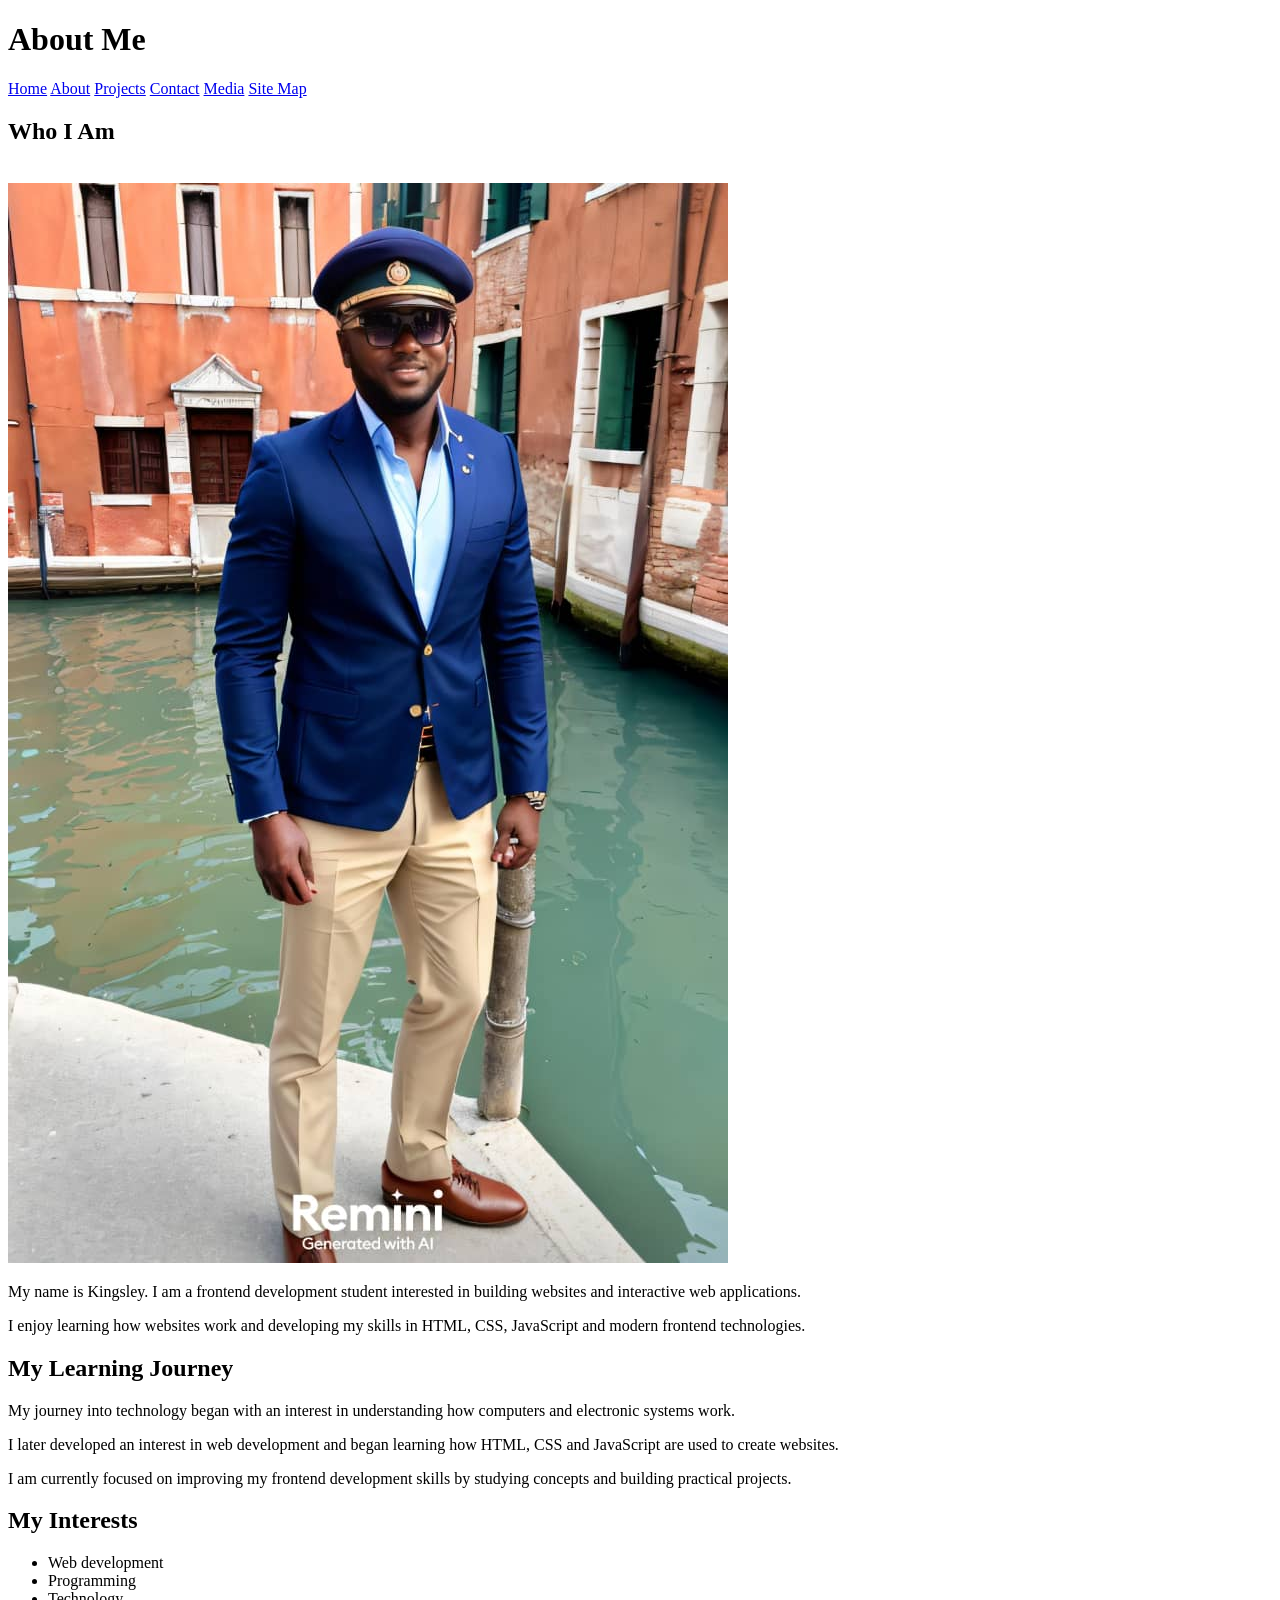
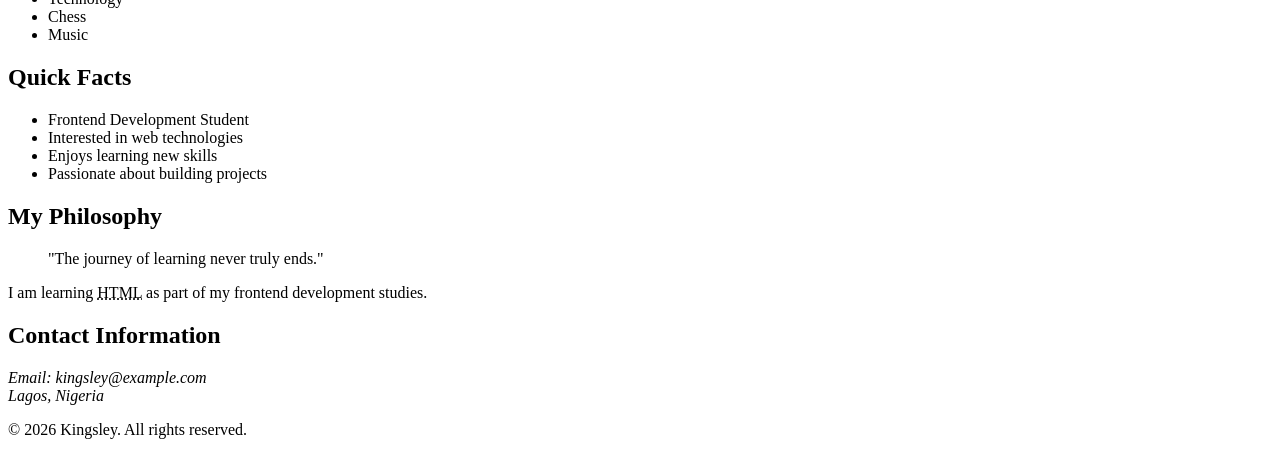
==== about.html @ e104c011 "Create student portfolio website" ====
<!DOCTYPE html>
<html lang="en">

<head>
    <meta charset="UTF-8">
    <meta name="viewport" content="width=device-width, initial-scale=1.0">

    <title>About Me | Kingsley</title>
</head>

<body>

    <header>

        <h1>About Me</h1>

        <nav>
            <a href="index.html">Home</a>
            <a href="about.html">About</a>
            <a href="projects.html">Projects</a>
            <a href="contact.html">Contact</a>
            <a href="media.html">Media</a>
            <a href="sitemap.html">Site Map</a>
        </nav>

    </header>

    <main>

        <section>

            <h2>Who I Am</h2>
            <br>
            <img
            src="images/IMG-20250317-WA0011.jpg"
            alt="Portrait of Kingsley, a frontend development student"
        >
        

            

            <p>
                My name is Kingsley. I am a frontend development student
                interested in building websites and interactive web
                applications.
            </p>

            <p>
                I enjoy learning how websites work and developing my skills
                in HTML, CSS, JavaScript and modern frontend technologies.
            </p>

        </section>

        <article>

            <h2>My Learning Journey</h2>

            <p>
                My journey into technology began with an interest in
                understanding how computers and electronic systems work.
            </p>

            <p>
                I later developed an interest in web development and began
                learning how HTML, CSS and JavaScript are used to create
                websites.
            </p>

            <p>
                I am currently focused on improving my frontend development
                skills by studying concepts and building practical projects.
            </p>

        </article>

        <section>

            <h2>My Interests</h2>

            <ul>
                <li>Web development</li>
                <li>Programming</li>
                <li>Technology</li>
                <li>Chess</li>
                <li>Music</li>
            </ul>

        </section>

        <aside>

            <h2>Quick Facts</h2>

            <ul>
                <li>Frontend Development Student</li>
                <li>Interested in web technologies</li>
                <li>Enjoys learning new skills</li>
                <li>Passionate about building projects</li>
            </ul>

        </aside>

        <section>

            <h2>My Philosophy</h2>

            <blockquote>
                "The journey of learning never truly ends."
            </blockquote>

            <p>
                I am learning
                <abbr title="HyperText Markup Language">HTML</abbr>
                as part of my frontend development studies.
            </p>

        </section>

        <section>

            <h2>Contact Information</h2>

            <address>
                Email: kingsley@example.com<br>
                Lagos, Nigeria
            </address>

        </section>

    </main>

    <footer>

        <p>&copy; 2026 Kingsley. All rights reserved.</p>

    </footer>

</body>

</html>
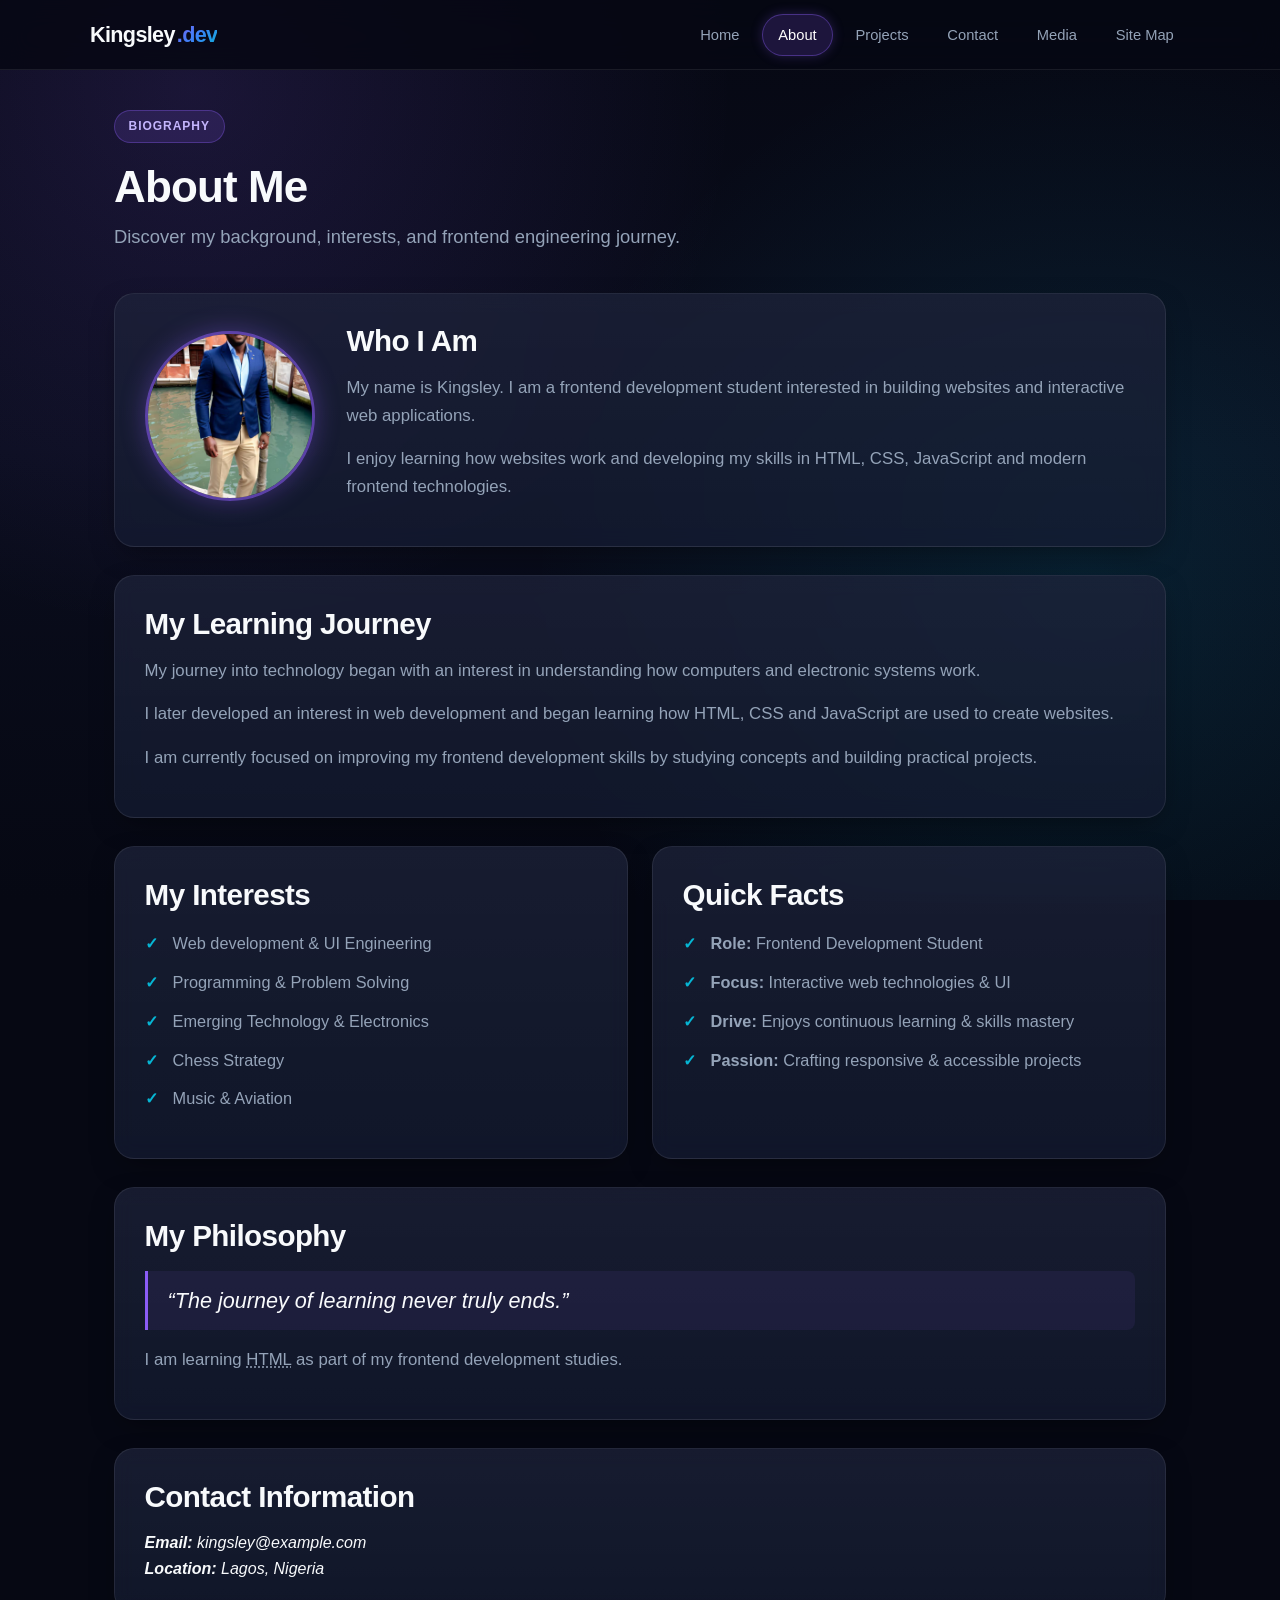
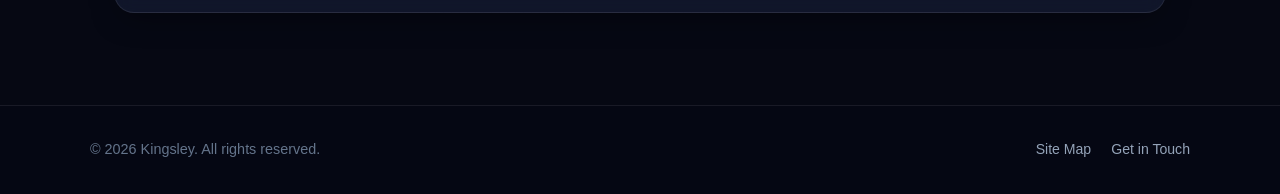
==== commit 6c617c21: "Advance portfolio site to modern design system - Replaced outdated styles in style.css with a unifie" ====
--- a/about.html
+++ b/about.html
@@ -6,137 +6,129 @@
     <meta name="viewport" content="width=device-width, initial-scale=1.0">
 
     <title>About Me | Kingsley</title>
+    <link rel="stylesheet" href="style.css">
 </head>
 
 <body>
 
     <header>
-
-        <h1>About Me</h1>
-
-        <nav>
-            <a href="index.html">Home</a>
-            <a href="about.html">About</a>
-            <a href="projects.html">Projects</a>
-            <a href="contact.html">Contact</a>
-            <a href="media.html">Media</a>
-            <a href="sitemap.html">Site Map</a>
-        </nav>
-
+        <div class="header-container">
+            <a href="index.html" class="brand">Kingsley<span>.dev</span></a>
+            <nav>
+                <a href="index.html">Home</a>
+                <a href="about.html" class="active">About</a>
+                <a href="projects.html">Projects</a>
+                <a href="contact.html">Contact</a>
+                <a href="media.html">Media</a>
+                <a href="sitemap.html">Site Map</a>
+            </nav>
+        </div>
     </header>
 
-    <main>
+    <main class="page-container">
 
-        <section>
-
-            <h2>Who I Am</h2>
-            <br>
-            <img
-            src="images/IMG-20250317-WA0011.jpg"
-            alt="Portrait of Kingsley, a frontend development student"
-        >
-        
-
-            
-
-            <p>
-                My name is Kingsley. I am a frontend development student
-                interested in building websites and interactive web
-                applications.
-            </p>
-
-            <p>
-                I enjoy learning how websites work and developing my skills
-                in HTML, CSS, JavaScript and modern frontend technologies.
-            </p>
-
+        <section class="page-header">
+            <span class="badge">Biography</span>
+            <h1>About Me</h1>
+            <p class="subtitle">Discover my background, interests, and frontend engineering journey.</p>
         </section>
 
-        <article>
+        <section class="card profile-card">
+            <div class="profile-layout">
+                <div class="profile-image-wrapper">
+                    <img
+                        src="images/kingsley pics.jpg"
+                        alt="Portrait of Kingsley, a frontend development student"
+                        class="profile-img"
+                    >
+                </div>
+                <div class="profile-bio">
+                    <h2>Who I Am</h2>
+                    <p>
+                        My name is Kingsley. I am a frontend development student
+                        interested in building websites and interactive web
+                        applications.
+                    </p>
+                    <p>
+                        I enjoy learning how websites work and developing my skills
+                        in HTML, CSS, JavaScript and modern frontend technologies.
+                    </p>
+                </div>
+            </div>
+        </section>
 
+        <article class="card">
             <h2>My Learning Journey</h2>
-
             <p>
                 My journey into technology began with an interest in
                 understanding how computers and electronic systems work.
             </p>
-
             <p>
                 I later developed an interest in web development and began
                 learning how HTML, CSS and JavaScript are used to create
                 websites.
             </p>
-
             <p>
                 I am currently focused on improving my frontend development
                 skills by studying concepts and building practical projects.
             </p>
-
         </article>
 
-        <section>
+        <div class="grid-2-col">
+            <section class="card">
+                <h2>My Interests</h2>
+                <ul class="styled-list">
+                    <li>Web development & UI Engineering</li>
+                    <li>Programming & Problem Solving</li>
+                    <li>Emerging Technology & Electronics</li>
+                    <li>Chess Strategy</li>
+                    <li>Music & Aviation</li>
+                </ul>
+            </section>
 
-            <h2>My Interests</h2>
+            <aside class="card">
+                <h2>Quick Facts</h2>
+                <ul class="styled-list">
+                    <li><strong>Role:</strong> Frontend Development Student</li>
+                    <li><strong>Focus:</strong> Interactive web technologies & UI</li>
+                    <li><strong>Drive:</strong> Enjoys continuous learning & skills mastery</li>
+                    <li><strong>Passion:</strong> Crafting responsive & accessible projects</li>
+                </ul>
+            </aside>
+        </div>
 
-            <ul>
-                <li>Web development</li>
-                <li>Programming</li>
-                <li>Technology</li>
-                <li>Chess</li>
-                <li>Music</li>
-            </ul>
-
-        </section>
-
-        <aside>
-
-            <h2>Quick Facts</h2>
-
-            <ul>
-                <li>Frontend Development Student</li>
-                <li>Interested in web technologies</li>
-                <li>Enjoys learning new skills</li>
-                <li>Passionate about building projects</li>
-            </ul>
-
-        </aside>
-
-        <section>
-
+        <section class="card quote-card">
             <h2>My Philosophy</h2>
-
             <blockquote>
-                "The journey of learning never truly ends."
+                &ldquo;The journey of learning never truly ends.&rdquo;
             </blockquote>
-
             <p>
                 I am learning
                 <abbr title="HyperText Markup Language">HTML</abbr>
                 as part of my frontend development studies.
             </p>
-
         </section>
 
-        <section>
-
+        <section class="card">
             <h2>Contact Information</h2>
-
             <address>
-                Email: kingsley@example.com<br>
-                Lagos, Nigeria
+                <strong>Email:</strong> kingsley@example.com<br>
+                <strong>Location:</strong> Lagos, Nigeria
             </address>
-
         </section>
 
     </main>
 
     <footer>
-
-        <p>&copy; 2026 Kingsley. All rights reserved.</p>
-
+        <div class="footer-container">
+            <p>&copy; 2026 Kingsley. All rights reserved.</p>
+            <div class="footer-links">
+                <a href="sitemap.html">Site Map</a>
+                <a href="contact.html">Get in Touch</a>
+            </div>
+        </div>
     </footer>
 
 </body>
 
 </html>
-   
--- a/style.css
+++ b/style.css
@@ -0,0 +1,693 @@
+/* ==========================================================================
+   Modern Portfolio Design System
+   Aesthetic: Dark Futuristic / Sleek Glassmorphism
+   Author: Kingsley Ebuka Dunu
+   ========================================================================== */
+
+:root {
+    --bg-main: #060813;
+    --bg-secondary: #0c1022;
+    --card-bg: rgba(17, 24, 48, 0.72);
+    --card-hover: rgba(24, 34, 68, 0.85);
+    --border-color: rgba(255, 255, 255, 0.08);
+    --border-hover: rgba(139, 92, 246, 0.45);
+
+    --text-primary: #f8fafc;
+    --text-secondary: #94a3b8;
+    --text-muted: #64748b;
+
+    --accent-primary: #8b5cf6;
+    --accent-glow: rgba(139, 92, 246, 0.25);
+    --accent-hover: #7c3aed;
+    --accent-cyan: #06b6d4;
+    --accent-gradient: linear-gradient(135deg, #8b5cf6 0%, #3b82f6 50%, #06b6d4 100%);
+    --card-gradient: linear-gradient(180deg, rgba(255, 255, 255, 0.04) 0%, rgba(255, 255, 255, 0.01) 100%);
+
+    --radius-sm: 8px;
+    --radius-md: 14px;
+    --radius-lg: 20px;
+    --radius-full: 9999px;
+
+    --font-sans: -apple-system, BlinkMacSystemFont, "Segoe UI", Roboto, Oxygen, Ubuntu, Cantarell, "Fira Sans", "Droid Sans", "Helvetica Neue", sans-serif;
+    --shadow-soft: 0 10px 30px -10px rgba(0, 0, 0, 0.5);
+    --shadow-glow: 0 0 35px -5px rgba(139, 92, 246, 0.3);
+    --transition: all 0.25s cubic-bezier(0.4, 0, 0.2, 1);
+}
+
+/* Base Reset & Styling */
+*, *::before, *::after {
+    box-sizing: border-box;
+    margin: 0;
+    padding: 0;
+}
+
+html {
+    scroll-behavior: smooth;
+}
+
+body {
+    background-color: var(--bg-main);
+    background-image:
+        radial-gradient(circle at 15% 10%, rgba(139, 92, 246, 0.15) 0%, transparent 40%),
+        radial-gradient(circle at 85% 65%, rgba(6, 182, 212, 0.12) 0%, transparent 45%),
+        linear-gradient(to bottom, #060813, #0a0d1d 50%, #060813 100%);
+    background-attachment: fixed;
+    color: var(--text-primary);
+    font-family: var(--font-sans);
+    line-height: 1.65;
+    min-height: 100vh;
+    display: flex;
+    flex-direction: column;
+    -webkit-font-smoothing: antialiased;
+}
+
+/* Typography */
+h1, h2, h3, h4, h5, h6 {
+    color: var(--text-primary);
+    font-weight: 700;
+    letter-spacing: -0.02em;
+    line-height: 1.25;
+}
+
+h1 {
+    font-size: clamp(2rem, 4vw, 2.75rem);
+    margin-bottom: 0.5rem;
+}
+
+h2 {
+    font-size: clamp(1.4rem, 2.5vw, 1.85rem);
+    margin-bottom: 0.85rem;
+    position: relative;
+}
+
+h3 {
+    font-size: 1.25rem;
+    margin-bottom: 0.5rem;
+}
+
+p {
+    color: var(--text-secondary);
+    margin-bottom: 1rem;
+    font-size: 1.05rem;
+}
+
+a {
+    color: var(--accent-cyan);
+    text-decoration: none;
+    transition: var(--transition);
+}
+
+a:hover {
+    color: #67e8f9;
+}
+
+/* Header & Navigation Bar */
+header {
+    position: sticky;
+    top: 0;
+    z-index: 100;
+    background: rgba(6, 8, 19, 0.85);
+    backdrop-filter: blur(14px);
+    -webkit-backdrop-filter: blur(14px);
+    border-bottom: 1px solid var(--border-color);
+    padding: 0.85rem 1.5rem;
+}
+
+.header-container {
+    max-width: 1100px;
+    margin: 0 auto;
+    display: flex;
+    align-items: center;
+    justify-content: space-between;
+    flex-wrap: wrap;
+    gap: 1rem;
+}
+
+.brand {
+    font-size: 1.35rem;
+    font-weight: 800;
+    letter-spacing: -0.03em;
+    color: var(--text-primary);
+    display: inline-flex;
+    align-items: center;
+}
+
+.brand span {
+    background: var(--accent-gradient);
+    -webkit-background-clip: text;
+    -webkit-text-fill-color: transparent;
+    margin-left: 2px;
+}
+
+nav {
+    display: flex;
+    align-items: center;
+    gap: 0.4rem;
+    flex-wrap: wrap;
+}
+
+nav a {
+    color: var(--text-secondary);
+    padding: 0.5rem 0.95rem;
+    border-radius: var(--radius-full);
+    font-size: 0.92rem;
+    font-weight: 500;
+    border: 1px solid transparent;
+    transition: var(--transition);
+}
+
+nav a:hover {
+    color: var(--text-primary);
+    background: rgba(255, 255, 255, 0.05);
+    border-color: var(--border-color);
+}
+
+nav a.active {
+    color: #ffffff;
+    background: rgba(139, 92, 246, 0.18);
+    border-color: rgba(139, 92, 246, 0.4);
+    box-shadow: 0 0 12px rgba(139, 92, 246, 0.25);
+}
+
+/* Page Layout */
+.page-container {
+    max-width: 1100px;
+    width: 100%;
+    margin: 0 auto;
+    padding: 2.5rem 1.5rem 4rem;
+    flex: 1;
+}
+
+.page-header {
+    margin-bottom: 2.5rem;
+    text-align: left;
+}
+
+.page-header .subtitle {
+    font-size: 1.15rem;
+    max-width: 680px;
+}
+
+/* Cards & Containers */
+.card {
+    background: var(--card-bg);
+    background-image: var(--card-gradient);
+    border: 1px solid var(--border-color);
+    border-radius: var(--radius-lg);
+    padding: 1.85rem;
+    margin-bottom: 1.75rem;
+    box-shadow: var(--shadow-soft);
+    backdrop-filter: blur(10px);
+    -webkit-backdrop-filter: blur(10px);
+    transition: var(--transition);
+}
+
+.card:hover {
+    border-color: var(--border-hover);
+    box-shadow: var(--shadow-glow);
+}
+
+.section-title {
+    margin: 2.5rem 0 1.25rem;
+    display: flex;
+    align-items: center;
+    gap: 0.75rem;
+}
+
+.section-title::after {
+    content: "";
+    flex: 1;
+    height: 1px;
+    background: linear-gradient(90deg, var(--border-color), transparent);
+}
+
+/* Badges & Tags */
+.badge {
+    display: inline-block;
+    padding: 0.35rem 0.85rem;
+    font-size: 0.75rem;
+    font-weight: 700;
+    text-transform: uppercase;
+    letter-spacing: 0.08em;
+    color: #c4b5fd;
+    background: rgba(139, 92, 246, 0.15);
+    border: 1px solid rgba(139, 92, 246, 0.35);
+    border-radius: var(--radius-full);
+    margin-bottom: 1rem;
+}
+
+.tech-tags {
+    display: flex;
+    flex-wrap: wrap;
+    gap: 0.5rem;
+    margin: 1rem 0 1.25rem;
+}
+
+.tech-tags span, .skill-pill {
+    display: inline-flex;
+    align-items: center;
+    padding: 0.3rem 0.75rem;
+    font-size: 0.82rem;
+    font-weight: 600;
+    color: #e2e8f0;
+    background: rgba(255, 255, 255, 0.05);
+    border: 1px solid rgba(255, 255, 255, 0.1);
+    border-radius: var(--radius-full);
+    transition: var(--transition);
+}
+
+.tech-tags span:hover, .skill-pill:hover {
+    border-color: var(--accent-primary);
+    background: rgba(139, 92, 246, 0.15);
+    color: #ffffff;
+    transform: translateY(-2px);
+}
+
+/* Buttons */
+.btn {
+    display: inline-flex;
+    align-items: center;
+    justify-content: center;
+    gap: 0.5rem;
+    padding: 0.7rem 1.4rem;
+    font-size: 0.92rem;
+    font-weight: 600;
+    border-radius: var(--radius-md);
+    cursor: pointer;
+    transition: var(--transition);
+    border: none;
+    text-decoration: none;
+    line-height: 1.2;
+}
+
+.btn-primary {
+    background: var(--accent-gradient);
+    color: #ffffff;
+    box-shadow: 0 4px 18px rgba(139, 92, 246, 0.35);
+}
+
+.btn-primary:hover {
+    transform: translateY(-2px);
+    box-shadow: 0 8px 25px rgba(139, 92, 246, 0.5);
+    color: #ffffff;
+}
+
+.btn-outline {
+    background: rgba(255, 255, 255, 0.03);
+    border: 1px solid rgba(255, 255, 255, 0.15);
+    color: var(--text-primary);
+}
+
+.btn-outline:hover {
+    background: rgba(139, 92, 246, 0.12);
+    border-color: var(--accent-primary);
+    color: #ffffff;
+    transform: translateY(-2px);
+}
+
+.btn-group {
+    display: flex;
+    flex-wrap: wrap;
+    gap: 0.85rem;
+    margin-top: 1.5rem;
+}
+
+/* Grids */
+.grid-2-col {
+    display: grid;
+    grid-template-columns: repeat(auto-fit, minmax(300px, 1fr));
+    gap: 1.5rem;
+}
+
+.project-grid, .cert-grid {
+    display: grid;
+    grid-template-columns: repeat(auto-fill, minmax(310px, 1fr));
+    gap: 1.5rem;
+    margin-bottom: 2rem;
+}
+
+/* Hero Section */
+.hero {
+    position: relative;
+    padding: 3.5rem 2.25rem;
+    border-radius: var(--radius-lg);
+    background: linear-gradient(135deg, rgba(139, 92, 246, 0.12) 0%, rgba(6, 182, 212, 0.08) 100%);
+    border: 1px solid rgba(139, 92, 246, 0.25);
+    box-shadow: var(--shadow-glow);
+    margin-bottom: 2.5rem;
+    overflow: hidden;
+}
+
+.hero-content {
+    max-width: 720px;
+    position: relative;
+    z-index: 2;
+}
+
+.hero-title {
+    font-size: clamp(2.25rem, 5vw, 3.25rem);
+    font-weight: 800;
+    line-height: 1.15;
+    margin-bottom: 1rem;
+}
+
+.hero-gradient-text {
+    background: var(--accent-gradient);
+    -webkit-background-clip: text;
+    -webkit-text-fill-color: transparent;
+}
+
+.hero-subtitle {
+    font-size: 1.2rem;
+    color: var(--text-secondary);
+    line-height: 1.6;
+    margin-bottom: 1.75rem;
+}
+
+/* Profile Section on About */
+.profile-layout {
+    display: flex;
+    align-items: center;
+    gap: 2rem;
+}
+
+.profile-image-wrapper {
+    flex-shrink: 0;
+    position: relative;
+}
+
+.profile-img {
+    width: 170px;
+    height: 170px;
+    object-fit: cover;
+    border-radius: 50%;
+    border: 3px solid rgba(139, 92, 246, 0.6);
+    box-shadow: 0 0 25px rgba(139, 92, 246, 0.35);
+}
+
+.profile-bio {
+    flex: 1;
+}
+
+/* Lists */
+.styled-list, ol.styled-ordered-list {
+    list-style: none;
+    padding: 0;
+    margin: 1rem 0;
+    display: flex;
+    flex-direction: column;
+    gap: 0.75rem;
+}
+
+.styled-list li {
+    position: relative;
+    padding-left: 1.75rem;
+    color: var(--text-secondary);
+    font-size: 1.02rem;
+}
+
+.styled-list li::before {
+    content: "✓";
+    position: absolute;
+    left: 0;
+    color: var(--accent-cyan);
+    font-weight: 700;
+}
+
+ol.styled-ordered-list {
+    counter-reset: custom-counter;
+}
+
+ol.styled-ordered-list li {
+    counter-increment: custom-counter;
+    position: relative;
+    padding-left: 2.25rem;
+    color: var(--text-secondary);
+    font-size: 1.02rem;
+}
+
+ol.styled-ordered-list li::before {
+    content: counter(custom-counter);
+    position: absolute;
+    left: 0;
+    top: 0;
+    width: 1.5rem;
+    height: 1.5rem;
+    background: rgba(139, 92, 246, 0.2);
+    border: 1px solid rgba(139, 92, 246, 0.4);
+    border-radius: 50%;
+    display: inline-flex;
+    align-items: center;
+    justify-content: center;
+    font-size: 0.75rem;
+    font-weight: 700;
+    color: #c4b5fd;
+}
+
+/* Quote Card */
+.quote-card blockquote {
+    font-size: 1.35rem;
+    font-style: italic;
+    color: var(--text-primary);
+    border-left: 3px solid var(--accent-primary);
+    padding: 0.75rem 1.25rem;
+    margin: 1rem 0;
+    background: rgba(139, 92, 246, 0.08);
+    border-radius: 0 var(--radius-sm) var(--radius-sm) 0;
+}
+
+/* Projects & Cert Cards */
+.project-card, .cert-card {
+    display: flex;
+    flex-direction: column;
+    justify-content: space-between;
+    height: 100%;
+    margin-bottom: 0;
+}
+
+.project-tag, .cert-badge {
+    font-size: 0.72rem;
+    font-weight: 700;
+    text-transform: uppercase;
+    letter-spacing: 0.08em;
+    color: var(--accent-cyan);
+    margin-bottom: 0.65rem;
+}
+
+.project-actions {
+    margin-top: auto;
+    padding-top: 1.25rem;
+}
+
+/* Contact Form */
+.contact-form {
+    display: flex;
+    flex-direction: column;
+    gap: 1.25rem;
+}
+
+.form-group {
+    display: flex;
+    flex-direction: column;
+    gap: 0.4rem;
+}
+
+label {
+    font-size: 0.92rem;
+    font-weight: 600;
+    color: var(--text-primary);
+}
+
+input[type="email"],
+input[type="tel"],
+input[type="text"],
+textarea {
+    width: 100%;
+    padding: 0.85rem 1.1rem;
+    background: rgba(12, 16, 34, 0.85);
+    border: 1px solid var(--border-color);
+    border-radius: var(--radius-md);
+    color: var(--text-primary);
+    font-family: inherit;
+    font-size: 0.98rem;
+    transition: var(--transition);
+}
+
+input:focus, textarea:focus {
+    outline: none;
+    border-color: var(--accent-primary);
+    box-shadow: 0 0 15px rgba(139, 92, 246, 0.3);
+    background: rgba(18, 24, 48, 0.95);
+}
+
+fieldset {
+    border: 1px solid var(--border-color);
+    border-radius: var(--radius-md);
+    padding: 1.25rem;
+    background: rgba(12, 16, 34, 0.45);
+}
+
+legend {
+    font-weight: 600;
+    font-size: 0.95rem;
+    color: var(--text-primary);
+    padding: 0 0.5rem;
+}
+
+.options-group {
+    display: grid;
+    grid-template-columns: repeat(auto-fit, minmax(180px, 1fr));
+    gap: 0.75rem;
+    margin-top: 0.5rem;
+}
+
+.option-item {
+    display: flex;
+    align-items: center;
+    gap: 0.5rem;
+    cursor: pointer;
+    font-size: 0.92rem;
+    color: var(--text-secondary);
+}
+
+.option-item input {
+    accent-color: var(--accent-primary);
+    cursor: pointer;
+    width: 16px;
+    height: 16px;
+}
+
+/* Media Page (Audio & Video) */
+.media-wrapper {
+    background: rgba(12, 16, 34, 0.8);
+    border: 1px solid var(--border-color);
+    border-radius: var(--radius-md);
+    padding: 1.5rem;
+    margin: 1.25rem 0;
+    display: flex;
+    flex-direction: column;
+    align-items: center;
+    justify-content: center;
+}
+
+audio {
+    width: 100%;
+    max-width: 550px;
+    outline: none;
+    border-radius: var(--radius-full);
+}
+
+video {
+    width: 100%;
+    max-width: 720px;
+    height: auto;
+    border-radius: var(--radius-md);
+    box-shadow: var(--shadow-soft);
+    background: #000000;
+}
+
+/* Site Map Table / List */
+.sitemap-grid {
+    display: grid;
+    grid-template-columns: repeat(auto-fit, minmax(280px, 1fr));
+    gap: 1.5rem;
+}
+
+.sitemap-list {
+    list-style: none;
+    padding: 0;
+}
+
+.sitemap-list li {
+    margin-bottom: 0.75rem;
+}
+
+.sitemap-list a {
+    display: flex;
+    align-items: center;
+    justify-content: space-between;
+    padding: 0.75rem 1rem;
+    background: rgba(255, 255, 255, 0.02);
+    border: 1px solid var(--border-color);
+    border-radius: var(--radius-sm);
+    color: var(--text-primary);
+    transition: var(--transition);
+}
+
+.sitemap-list a:hover {
+    background: rgba(139, 92, 246, 0.12);
+    border-color: var(--accent-primary);
+    transform: translateX(4px);
+    color: #ffffff;
+}
+
+/* Back Link */
+.nav-back {
+    margin: 2rem 0;
+}
+
+/* Footer */
+footer {
+    border-top: 1px solid var(--border-color);
+    background: rgba(6, 8, 19, 0.95);
+    padding: 2rem 1.5rem;
+    margin-top: auto;
+}
+
+.footer-container {
+    max-width: 1100px;
+    margin: 0 auto;
+    display: flex;
+    align-items: center;
+    justify-content: space-between;
+    flex-wrap: wrap;
+    gap: 1rem;
+}
+
+.footer-container p {
+    margin: 0;
+    font-size: 0.9rem;
+    color: var(--text-muted);
+}
+
+.footer-links {
+    display: flex;
+    gap: 1.25rem;
+}
+
+.footer-links a {
+    font-size: 0.88rem;
+    color: var(--text-secondary);
+}
+
+.footer-links a:hover {
+    color: var(--text-primary);
+}
+
+/* Responsive Media Queries */
+@media (max-width: 768px) {
+    .header-container {
+        flex-direction: column;
+        align-items: flex-start;
+    }
+
+    nav {
+        width: 100%;
+        overflow-x: auto;
+        padding-bottom: 0.25rem;
+    }
+
+    .profile-layout {
+        flex-direction: column;
+        text-align: center;
+    }
+
+    .hero {
+        padding: 2rem 1.5rem;
+    }
+
+    .footer-container {
+        flex-direction: column;
+        align-items: flex-start;
+    }
+}
